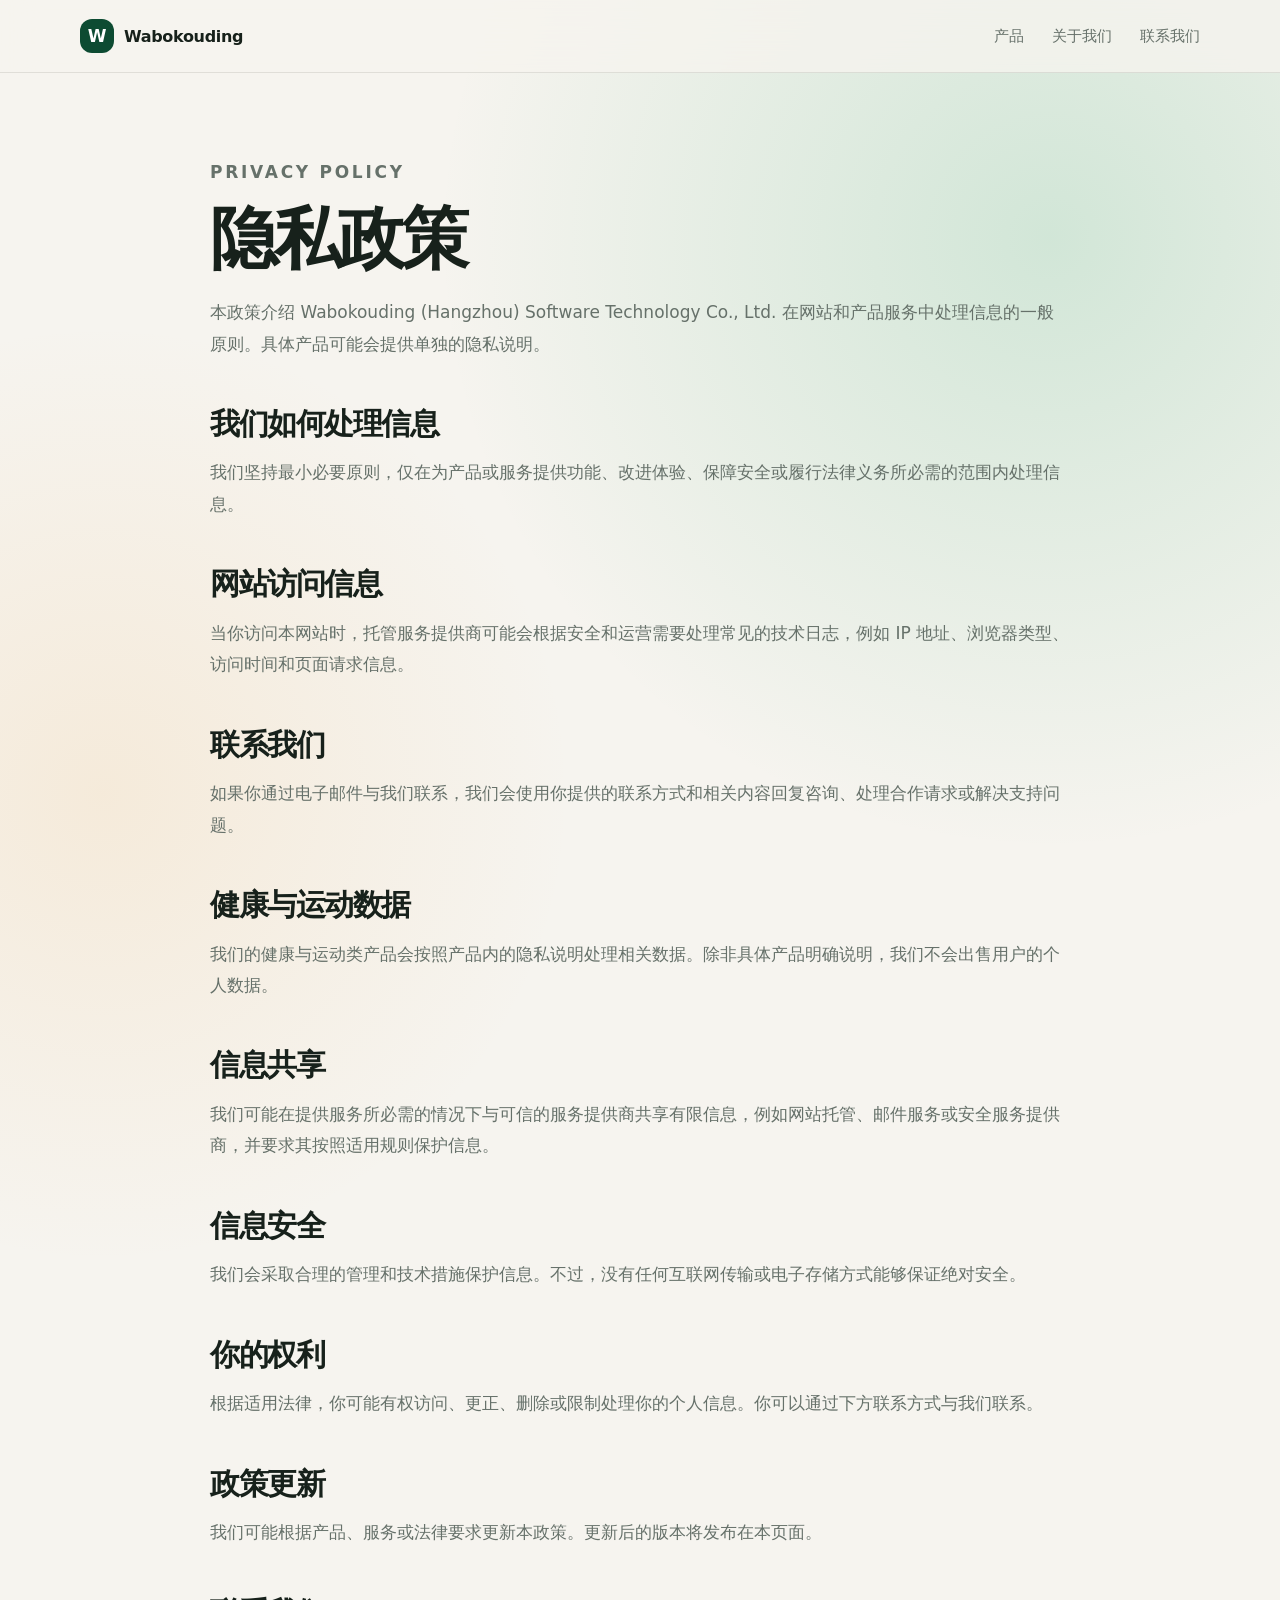
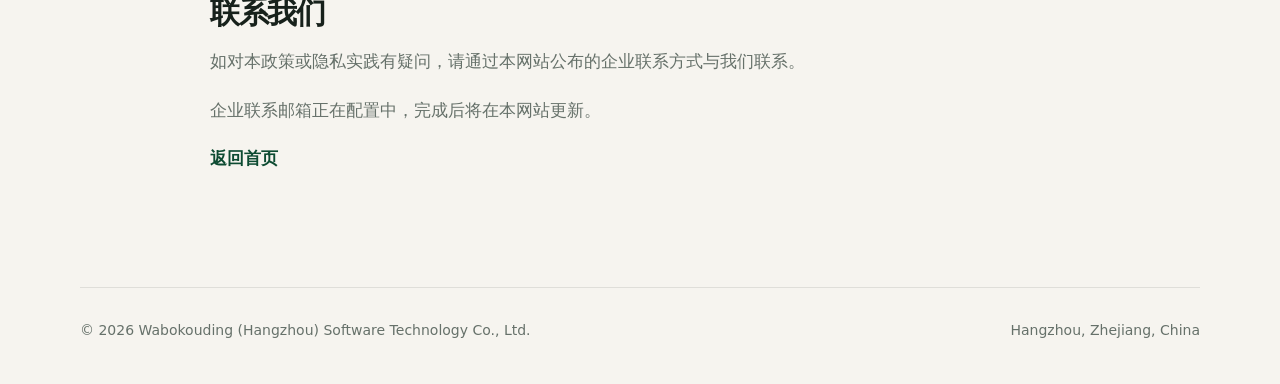
==== privacy.html @ 9f21c872 "Add company website" ====
<!doctype html>
<html lang="zh-CN">
<head>
  <meta charset="utf-8">
  <meta name="viewport" content="width=device-width, initial-scale=1">
  <title>隐私政策 · Wabokouding Software Technology</title>
  <meta name="description" content="Wabokouding (Hangzhou) Software Technology Co., Ltd. privacy policy.">
  <link rel="stylesheet" href="styles.css">
  <style>
    .policy {
      width: min(860px, calc(100% - 40px));
      margin: 0 auto;
      padding: 84px 0 96px;
    }

    .policy h1 {
      font-size: clamp(42px, 7vw, 68px);
    }

    .policy h2 {
      margin-top: 48px;
      font-size: 30px;
    }

    .policy p,
    .policy li {
      color: var(--muted);
      font-size: 17px;
      line-height: 1.85;
    }

    .policy a {
      color: var(--accent-dark);
      font-weight: 700;
    }
  </style>
</head>
<body>
  <header class="site-header">
    <nav class="nav" aria-label="主导航">
      <a class="brand" href="index.html">
        <span class="brand-mark">W</span>
        <span>Wabokouding</span>
      </a>
      <div class="nav-links">
        <a href="index.html#products">产品</a>
        <a href="index.html#about">关于我们</a>
        <a href="index.html#contact">联系我们</a>
      </div>
    </nav>
  </header>

  <main class="policy">
    <p class="eyebrow">Privacy Policy</p>
    <h1>隐私政策</h1>
    <p>本政策介绍 Wabokouding (Hangzhou) Software Technology Co., Ltd. 在网站和产品服务中处理信息的一般原则。具体产品可能会提供单独的隐私说明。</p>

    <h2>我们如何处理信息</h2>
    <p>我们坚持最小必要原则，仅在为产品或服务提供功能、改进体验、保障安全或履行法律义务所必需的范围内处理信息。</p>

    <h2>网站访问信息</h2>
    <p>当你访问本网站时，托管服务提供商可能会根据安全和运营需要处理常见的技术日志，例如 IP 地址、浏览器类型、访问时间和页面请求信息。</p>

    <h2>联系我们</h2>
    <p>如果你通过电子邮件与我们联系，我们会使用你提供的联系方式和相关内容回复咨询、处理合作请求或解决支持问题。</p>

    <h2>健康与运动数据</h2>
    <p>我们的健康与运动类产品会按照产品内的隐私说明处理相关数据。除非具体产品明确说明，我们不会出售用户的个人数据。</p>

    <h2>信息共享</h2>
    <p>我们可能在提供服务所必需的情况下与可信的服务提供商共享有限信息，例如网站托管、邮件服务或安全服务提供商，并要求其按照适用规则保护信息。</p>

    <h2>信息安全</h2>
    <p>我们会采取合理的管理和技术措施保护信息。不过，没有任何互联网传输或电子存储方式能够保证绝对安全。</p>

    <h2>你的权利</h2>
    <p>根据适用法律，你可能有权访问、更正、删除或限制处理你的个人信息。你可以通过下方联系方式与我们联系。</p>

    <h2>政策更新</h2>
    <p>我们可能根据产品、服务或法律要求更新本政策。更新后的版本将发布在本页面。</p>

    <h2>联系我们</h2>
    <p>如对本政策或隐私实践有疑问，请通过本网站公布的企业联系方式与我们联系。</p>
    <p>企业联系邮箱正在配置中，完成后将在本网站更新。</p>

    <p><a href="index.html">返回首页</a></p>
  </main>

  <footer class="footer">
    <p>© 2026 Wabokouding (Hangzhou) Software Technology Co., Ltd.</p>
    <p>Hangzhou, Zhejiang, China</p>
  </footer>
</body>
</html>
---- styles.css ----
:root {
  color-scheme: light;
  --background: #f6f4ef;
  --surface: rgba(255, 255, 255, 0.78);
  --surface-strong: #ffffff;
  --text: #17211b;
  --muted: #66716a;
  --line: rgba(23, 33, 27, 0.1);
  --accent: #1c7c54;
  --accent-dark: #0d4b32;
  --accent-soft: #dff2e8;
  --radius: 28px;
  font-family: Inter, ui-sans-serif, system-ui, -apple-system, BlinkMacSystemFont, "Segoe UI", sans-serif;
}

* {
  box-sizing: border-box;
}

html {
  scroll-behavior: smooth;
}

body {
  margin: 0;
  background:
    radial-gradient(circle at 82% 12%, rgba(63, 174, 120, 0.2), transparent 30%),
    radial-gradient(circle at 8% 40%, rgba(240, 176, 91, 0.14), transparent 28%),
    var(--background);
  color: var(--text);
}

a {
  color: inherit;
  text-decoration: none;
}

.site-header {
  position: sticky;
  top: 0;
  z-index: 10;
  border-bottom: 1px solid var(--line);
  background: rgba(246, 244, 239, 0.78);
  backdrop-filter: blur(18px);
}

.nav {
  width: min(1120px, calc(100% - 40px));
  height: 72px;
  margin: 0 auto;
  display: flex;
  align-items: center;
  justify-content: space-between;
}

.brand,
.nav-links {
  display: flex;
  align-items: center;
}

.brand {
  gap: 10px;
  font-weight: 750;
  letter-spacing: -0.02em;
}

.brand-mark {
  width: 34px;
  height: 34px;
  display: grid;
  place-items: center;
  border-radius: 12px;
  background: var(--accent-dark);
  color: white;
  font-size: 17px;
}

.nav-links {
  gap: 28px;
  color: var(--muted);
  font-size: 15px;
}

.nav-links a:hover {
  color: var(--text);
}

.hero {
  width: min(1120px, calc(100% - 40px));
  min-height: calc(100svh - 72px);
  margin: 0 auto;
  padding: 88px 0 72px;
  display: grid;
  grid-template-columns: minmax(0, 1.05fr) minmax(320px, 0.8fr);
  gap: 72px;
  align-items: center;
}

.eyebrow,
.section-label {
  margin: 0 0 18px;
  color: var(--accent);
  font-size: 13px;
  font-weight: 750;
  letter-spacing: 0.16em;
  text-transform: uppercase;
}

h1,
h2,
h3,
p {
  margin-top: 0;
}

h1 {
  max-width: 720px;
  margin-bottom: 24px;
  font-size: clamp(48px, 8vw, 86px);
  line-height: 0.98;
  letter-spacing: -0.065em;
}

.hero-text {
  max-width: 620px;
  color: var(--muted);
  font-size: clamp(18px, 2vw, 22px);
  line-height: 1.7;
}

.actions {
  display: flex;
  flex-wrap: wrap;
  gap: 14px;
  margin-top: 34px;
}

.button {
  min-height: 52px;
  padding: 0 22px;
  display: inline-flex;
  align-items: center;
  border-radius: 999px;
  font-weight: 700;
}

.button.primary {
  background: var(--accent-dark);
  color: white;
  box-shadow: 0 14px 34px rgba(13, 75, 50, 0.22);
}

.button.secondary {
  border: 1px solid var(--line);
  background: var(--surface);
}

.hero-card {
  display: flex;
  justify-content: center;
}

.phone {
  width: min(340px, 100%);
  min-height: 520px;
  padding: 28px;
  border: 1px solid rgba(255, 255, 255, 0.55);
  border-radius: 48px;
  background: linear-gradient(160deg, #15241c, #294334);
  box-shadow: 0 32px 80px rgba(23, 33, 27, 0.24);
  color: white;
}

.phone-top {
  width: 96px;
  height: 24px;
  margin: 0 auto 44px;
  border-radius: 999px;
  background: #07100b;
}

.metric span {
  display: block;
  color: rgba(255, 255, 255, 0.58);
  font-size: 14px;
}

.metric strong {
  display: block;
  margin-top: 8px;
  font-size: 28px;
  letter-spacing: -0.04em;
}

.rings {
  height: 180px;
  margin: 40px 0;
  position: relative;
  display: grid;
  place-items: center;
}

.rings span {
  position: absolute;
  border-radius: 50%;
  border: 14px solid transparent;
  transform: rotate(-40deg);
}

.rings span:nth-child(1) {
  width: 170px;
  height: 170px;
  border-color: #5ee0a0 transparent #5ee0a0 #5ee0a0;
}

.rings span:nth-child(2) {
  width: 126px;
  height: 126px;
  border-color: #f4bd6c transparent #f4bd6c #f4bd6c;
}

.rings span:nth-child(3) {
  width: 82px;
  height: 82px;
  border-color: #75b7ff transparent #75b7ff #75b7ff;
}

.bars {
  height: 90px;
  display: flex;
  align-items: end;
  gap: 10px;
}

.bars span {
  flex: 1;
  border-radius: 999px;
  background: linear-gradient(to top, #4ec98f, #c4f5d8);
}

.section {
  width: min(1120px, calc(100% - 40px));
  margin: 0 auto;
  padding: 92px 0;
  border-top: 1px solid var(--line);
}

.section-heading {
  display: grid;
  grid-template-columns: 0.85fr 1fr;
  gap: 48px;
  margin-bottom: 44px;
}

h2 {
  margin-bottom: 18px;
  font-size: clamp(34px, 5vw, 56px);
  line-height: 1.05;
  letter-spacing: -0.05em;
}

.section-heading p,
.text-block,
.value p,
.contact p,
.privacy-summary p {
  color: var(--muted);
  font-size: 17px;
  line-height: 1.8;
}

.feature-grid,
.values {
  display: grid;
  grid-template-columns: repeat(3, 1fr);
  gap: 18px;
}

.feature-card,
.value,
.contact,
.privacy-summary {
  border: 1px solid var(--line);
  border-radius: var(--radius);
  background: var(--surface);
  box-shadow: 0 18px 50px rgba(23, 33, 27, 0.06);
}

.feature-card {
  min-height: 250px;
  padding: 28px;
}

.icon {
  display: inline-grid;
  place-items: center;
  width: 46px;
  height: 46px;
  margin-bottom: 44px;
  border-radius: 16px;
  background: var(--accent-soft);
  color: var(--accent-dark);
  font-weight: 800;
}

h3 {
  margin-bottom: 12px;
  font-size: 24px;
  letter-spacing: -0.03em;
}

.feature-card p {
  color: var(--muted);
  line-height: 1.7;
}

.split {
  display: grid;
  grid-template-columns: 0.8fr 1fr;
  gap: 64px;
}

.text-block p:last-child,
.section-heading p:last-child {
  margin-bottom: 0;
}

.value {
  padding: 30px;
}

.contact,
.privacy-summary {
  padding: 56px;
  text-align: center;
}

.contact-link {
  display: inline-block;
  margin: 18px 0 10px;
  color: var(--accent-dark);
  font-size: clamp(22px, 4vw, 36px);
  font-weight: 750;
  letter-spacing: -0.04em;
}

.contact-note {
  font-size: 14px !important;
}

.privacy-summary a {
  color: var(--accent-dark);
  font-weight: 750;
}

.footer {
  width: min(1120px, calc(100% - 40px));
  margin: 0 auto;
  padding: 34px 0 46px;
  display: flex;
  justify-content: space-between;
  gap: 20px;
  border-top: 1px solid var(--line);
  color: var(--muted);
  font-size: 14px;
}

.footer p {
  margin: 0;
}

@media (max-width: 800px) {
  .nav {
    height: 64px;
  }

  .nav-links {
    gap: 16px;
    font-size: 14px;
  }

  .hero,
  .section-heading,
  .split {
    grid-template-columns: 1fr;
  }

  .hero {
    gap: 48px;
    padding-top: 64px;
  }

  .hero-card {
    display: none;
  }

  .feature-grid,
  .values {
    grid-template-columns: 1fr;
  }

  .section {
    padding: 68px 0;
  }

  .contact,
  .privacy-summary {
    padding: 36px 24px;
  }

  .footer {
    flex-direction: column;
  }
}

@media (max-width: 480px) {
  .nav-links a:first-child {
    display: none;
  }

  h1 {
    font-size: 44px;
  }
}
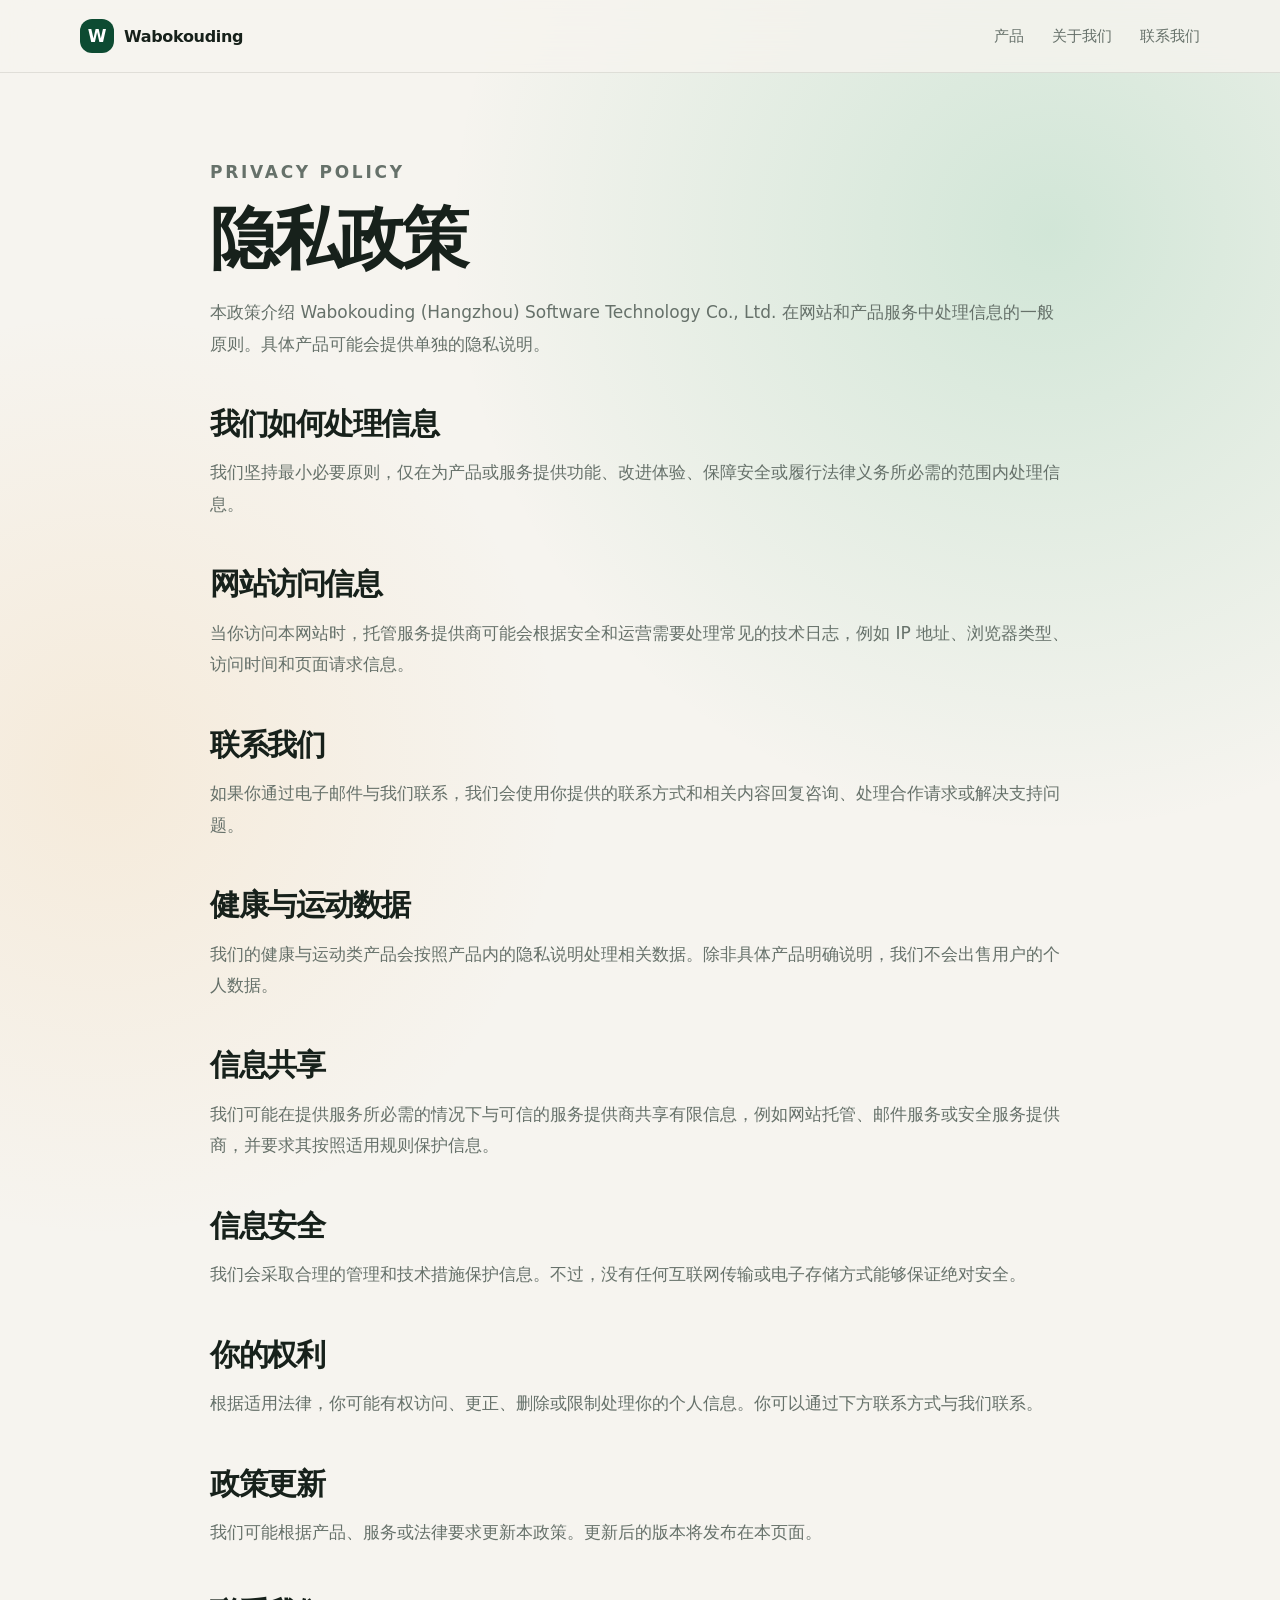
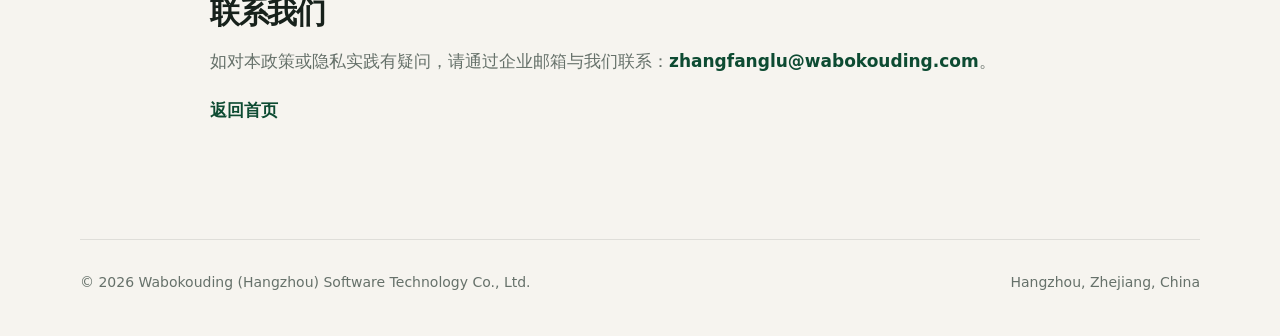
==== commit f91367b5: "Add company contact email" ====
--- a/privacy.html
+++ b/privacy.html
@@ -80,8 +80,7 @@
     <p>我们可能根据产品、服务或法律要求更新本政策。更新后的版本将发布在本页面。</p>
 
     <h2>联系我们</h2>
-    <p>如对本政策或隐私实践有疑问，请通过本网站公布的企业联系方式与我们联系。</p>
-    <p>企业联系邮箱正在配置中，完成后将在本网站更新。</p>
+    <p>如对本政策或隐私实践有疑问，请通过企业邮箱与我们联系：<a href="mailto:zhangfanglu@wabokouding.com">zhangfanglu@wabokouding.com</a>。</p>
 
     <p><a href="index.html">返回首页</a></p>
   </main>
